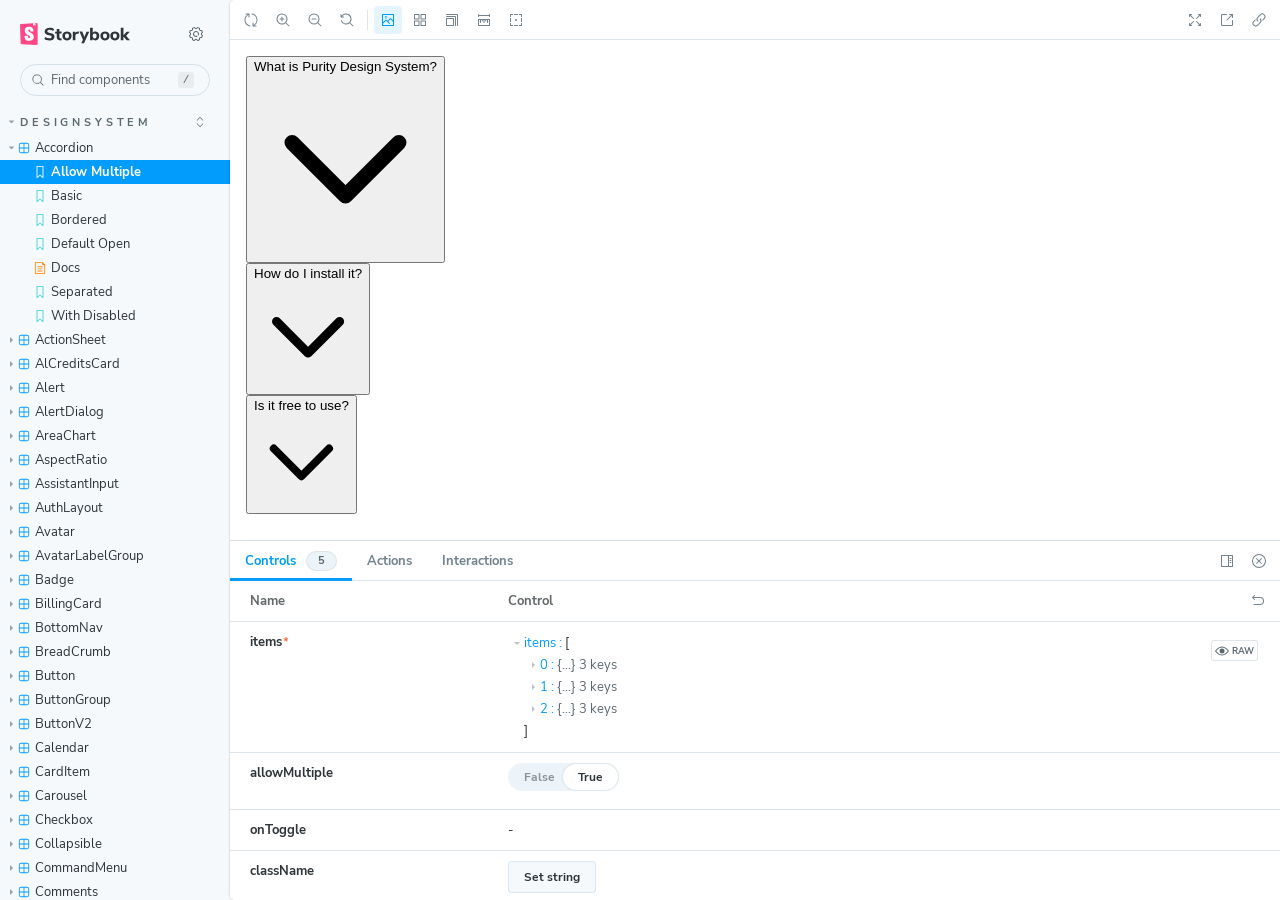
==== index.html @ b440a37c "deploy: gagan-malik/purity-design-system@9048602aef25d24193fe9bf2aa61c7643ec2bae6" ====
<!DOCTYPE html>
<html lang="en">
  <head>
    <meta charset="utf-8" />

    <title>@storybook/cli - Storybook</title>
    <meta name="viewport" content="width=device-width, initial-scale=1" />

    
    <link rel="icon" type="image/svg+xml" href="./favicon.svg" />
    
    <link
      rel="prefetch"
      href="./sb-common-assets/nunito-sans-regular.woff2"
      as="font"
      type="font/woff2"
      crossorigin
    />
    <link
      rel="prefetch"
      href="./sb-common-assets/nunito-sans-bold.woff2"
      as="font"
      type="font/woff2"
      crossorigin
    />
    <link rel="stylesheet" href="./sb-common-assets/fonts.css" />

    <link href="./sb-manager/runtime.js" rel="modulepreload" />

    
    <link href="./sb-addons/links-0/manager-bundle.js" rel="modulepreload" />
    
    <link href="./sb-addons/essentials-controls-1/manager-bundle.js" rel="modulepreload" />
    
    <link href="./sb-addons/essentials-actions-2/manager-bundle.js" rel="modulepreload" />
    
    <link href="./sb-addons/essentials-backgrounds-3/manager-bundle.js" rel="modulepreload" />
    
    <link href="./sb-addons/essentials-viewport-4/manager-bundle.js" rel="modulepreload" />
    
    <link href="./sb-addons/essentials-toolbars-5/manager-bundle.js" rel="modulepreload" />
    
    <link href="./sb-addons/essentials-measure-6/manager-bundle.js" rel="modulepreload" />
    
    <link href="./sb-addons/essentials-outline-7/manager-bundle.js" rel="modulepreload" />
    
    <link href="./sb-addons/onboarding-8/manager-bundle.js" rel="modulepreload" />
    
    <link href="./sb-addons/interactions-9/manager-bundle.js" rel="modulepreload" />
       

    <style>
      #storybook-root[hidden] {
        display: none !important;
      }
    </style>

    
  </head>
  <body>
    <div id="root"></div>

    
    <script>
      
        
          window['FEATURES'] = {
  "warnOnLegacyHierarchySeparator": true,
  "buildStoriesJson": false,
  "storyStoreV7": true,
  "argTypeTargetsV7": true,
  "legacyDecoratorFileOrder": false,
  "disallowImplicitActionsInRenderV8": false
};
        
      
        
          window['REFS'] = {};
        
      
        
          window['LOGLEVEL'] = "info";
        
      
        
          window['DOCS_OPTIONS'] = {
  "defaultName": "Docs",
  "autodocs": "tag"
};
        
      
        
          window['CONFIG_TYPE'] = "PRODUCTION";
        
      
        
      
        
      
    </script>
    

    <script type="module">
      import './sb-manager/runtime.js';

      
      import './sb-addons/links-0/manager-bundle.js';
      
      import './sb-addons/essentials-controls-1/manager-bundle.js';
      
      import './sb-addons/essentials-actions-2/manager-bundle.js';
      
      import './sb-addons/essentials-backgrounds-3/manager-bundle.js';
      
      import './sb-addons/essentials-viewport-4/manager-bundle.js';
      
      import './sb-addons/essentials-toolbars-5/manager-bundle.js';
      
      import './sb-addons/essentials-measure-6/manager-bundle.js';
      
      import './sb-addons/essentials-outline-7/manager-bundle.js';
      
      import './sb-addons/onboarding-8/manager-bundle.js';
      
      import './sb-addons/interactions-9/manager-bundle.js';
      
    </script>

    <link href="./sb-preview/runtime.js" rel="prefetch" as="script" />
  </body>
</html>
---- sb-common-assets/fonts.css ----
@font-face {
  font-family: 'Nunito Sans';
  font-style: normal;
  font-weight: 400;
  font-display: swap;
  src: url('./nunito-sans-regular.woff2') format('woff2');
}

@font-face {
  font-family: 'Nunito Sans';
  font-style: italic;
  font-weight: 400;
  font-display: swap;
  src: url('./nunito-sans-italic.woff2') format('woff2');
}

@font-face {
  font-family: 'Nunito Sans';
  font-style: normal;
  font-weight: 700;
  font-display: swap;
  src: url('./nunito-sans-bold.woff2') format('woff2');
}

@font-face {
  font-family: 'Nunito Sans';
  font-style: italic;
  font-weight: 700;
  font-display: swap;
  src: url('./nunito-sans-bold-italic.woff2') format('woff2');
}
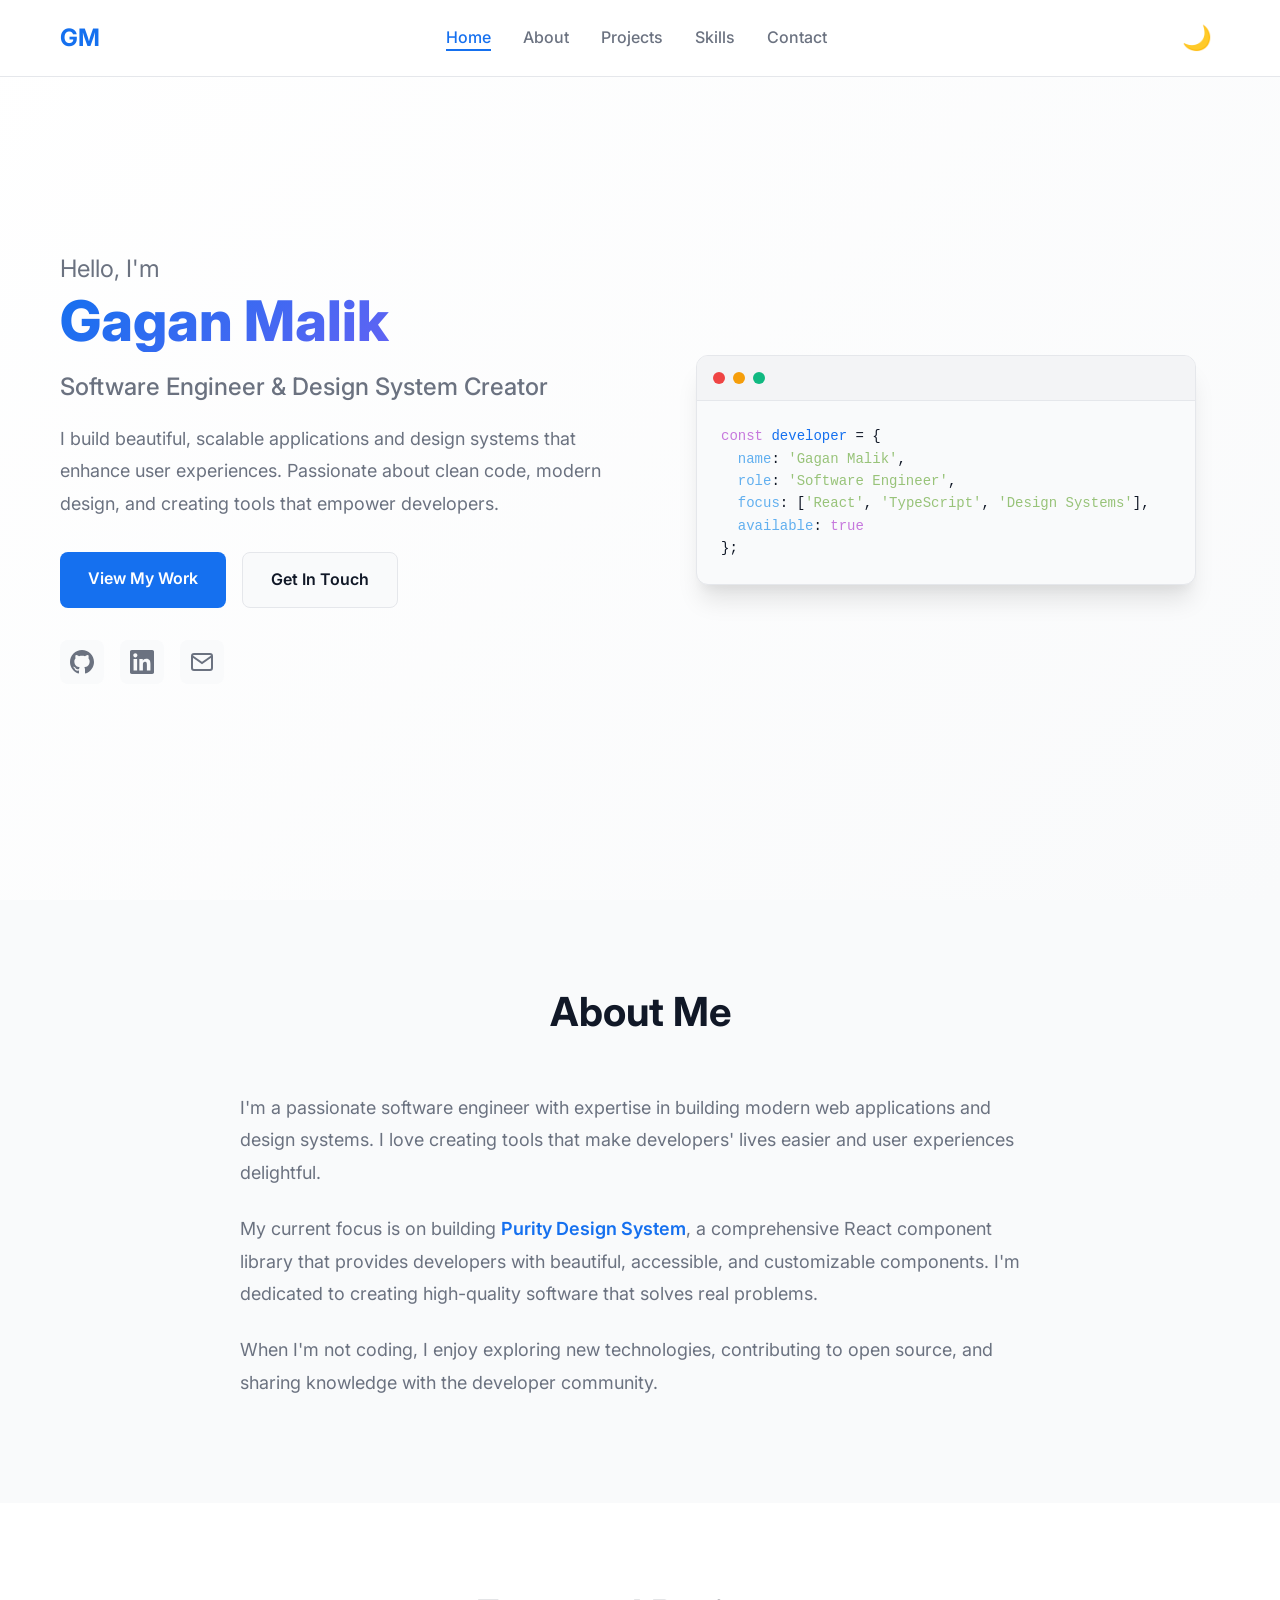
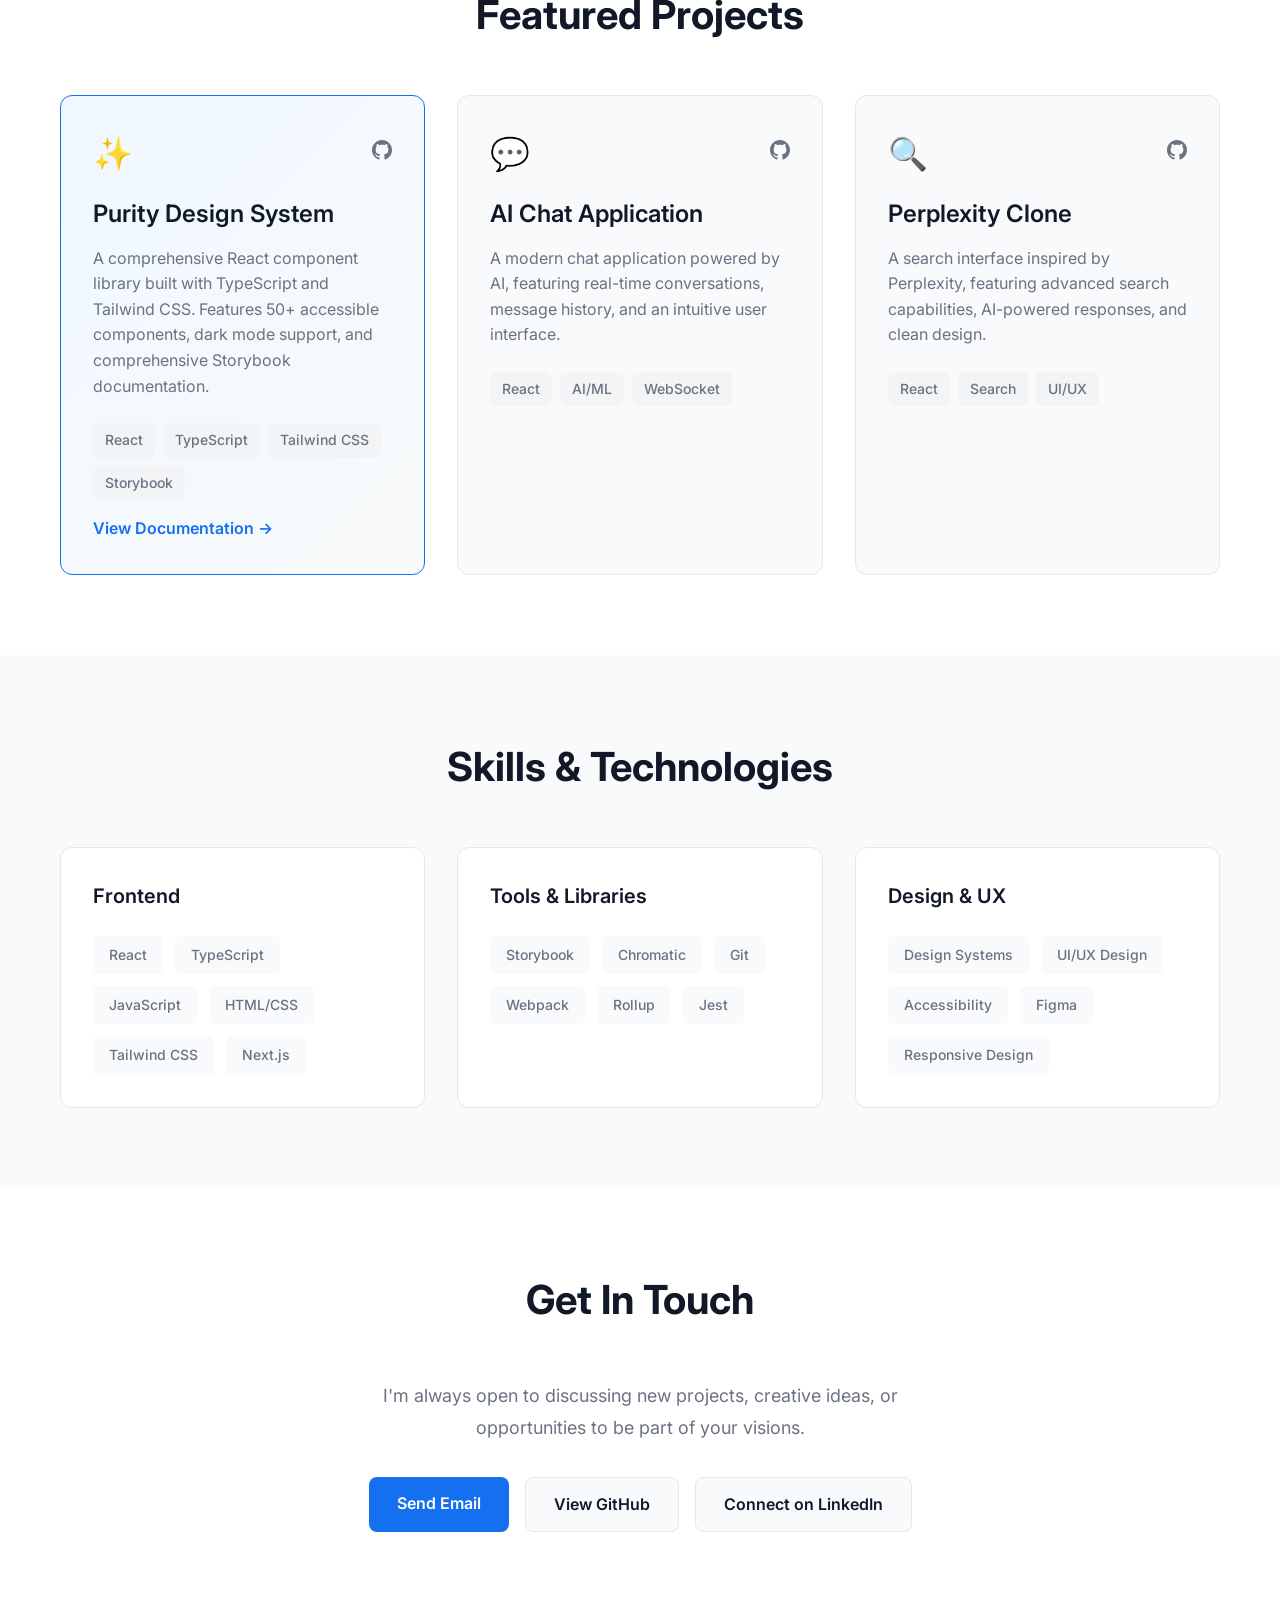
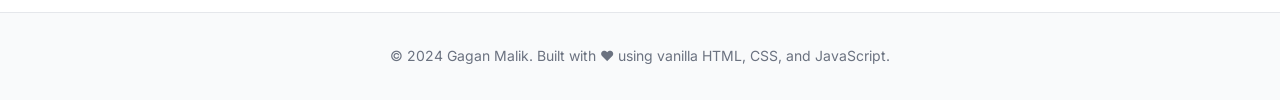
==== commit 3860d314: "Initial commit: Personal portfolio website" ====
--- a/index.html
+++ b/index.html
@@ -1,131 +1,284 @@
 <!DOCTYPE html>
 <html lang="en">
-  <head>
-    <meta charset="utf-8" />
-
-    <title>@storybook/cli - Storybook</title>
-    <meta name="viewport" content="width=device-width, initial-scale=1" />
-
-    
-    <link rel="icon" type="image/svg+xml" href="./favicon.svg" />
-    
-    <link
-      rel="prefetch"
-      href="./sb-common-assets/nunito-sans-regular.woff2"
-      as="font"
-      type="font/woff2"
-      crossorigin
-    />
-    <link
-      rel="prefetch"
-      href="./sb-common-assets/nunito-sans-bold.woff2"
-      as="font"
-      type="font/woff2"
-      crossorigin
-    />
-    <link rel="stylesheet" href="./sb-common-assets/fonts.css" />
-
-    <link href="./sb-manager/runtime.js" rel="modulepreload" />
-
-    
-    <link href="./sb-addons/links-0/manager-bundle.js" rel="modulepreload" />
-    
-    <link href="./sb-addons/essentials-controls-1/manager-bundle.js" rel="modulepreload" />
-    
-    <link href="./sb-addons/essentials-actions-2/manager-bundle.js" rel="modulepreload" />
-    
-    <link href="./sb-addons/essentials-backgrounds-3/manager-bundle.js" rel="modulepreload" />
-    
-    <link href="./sb-addons/essentials-viewport-4/manager-bundle.js" rel="modulepreload" />
-    
-    <link href="./sb-addons/essentials-toolbars-5/manager-bundle.js" rel="modulepreload" />
-    
-    <link href="./sb-addons/essentials-measure-6/manager-bundle.js" rel="modulepreload" />
-    
-    <link href="./sb-addons/essentials-outline-7/manager-bundle.js" rel="modulepreload" />
-    
-    <link href="./sb-addons/onboarding-8/manager-bundle.js" rel="modulepreload" />
-    
-    <link href="./sb-addons/interactions-9/manager-bundle.js" rel="modulepreload" />
-       
-
-    <style>
-      #storybook-root[hidden] {
-        display: none !important;
-      }
-    </style>
-
-    
-  </head>
-  <body>
-    <div id="root"></div>
-
-    
-    <script>
-      
-        
-          window['FEATURES'] = {
-  "warnOnLegacyHierarchySeparator": true,
-  "buildStoriesJson": false,
-  "storyStoreV7": true,
-  "argTypeTargetsV7": true,
-  "legacyDecoratorFileOrder": false,
-  "disallowImplicitActionsInRenderV8": false
-};
-        
-      
-        
-          window['REFS'] = {};
-        
-      
-        
-          window['LOGLEVEL'] = "info";
-        
-      
-        
-          window['DOCS_OPTIONS'] = {
-  "defaultName": "Docs",
-  "autodocs": "tag"
-};
-        
-      
-        
-          window['CONFIG_TYPE'] = "PRODUCTION";
-        
-      
-        
-      
-        
-      
-    </script>
-    
-
-    <script type="module">
-      import './sb-manager/runtime.js';
-
-      
-      import './sb-addons/links-0/manager-bundle.js';
-      
-      import './sb-addons/essentials-controls-1/manager-bundle.js';
-      
-      import './sb-addons/essentials-actions-2/manager-bundle.js';
-      
-      import './sb-addons/essentials-backgrounds-3/manager-bundle.js';
-      
-      import './sb-addons/essentials-viewport-4/manager-bundle.js';
-      
-      import './sb-addons/essentials-toolbars-5/manager-bundle.js';
-      
-      import './sb-addons/essentials-measure-6/manager-bundle.js';
-      
-      import './sb-addons/essentials-outline-7/manager-bundle.js';
-      
-      import './sb-addons/onboarding-8/manager-bundle.js';
-      
-      import './sb-addons/interactions-9/manager-bundle.js';
-      
-    </script>
-
-    <link href="./sb-preview/runtime.js" rel="prefetch" as="script" />
-  </body>
+<head>
+    <meta charset="UTF-8">
+    <meta name="viewport" content="width=device-width, initial-scale=1.0">
+    <meta name="description" content="Gagan Malik - Software Engineer & Design System Creator">
+    <meta name="keywords" content="Gagan Malik, Software Engineer, React, TypeScript, Design System">
+    <title>Gagan Malik - Software Engineer</title>
+    <link rel="stylesheet" href="styles.css">
+    <link rel="preconnect" href="https://fonts.googleapis.com">
+    <link rel="preconnect" href="https://fonts.gstatic.com" crossorigin>
+    <link href="https://fonts.googleapis.com/css2?family=Inter:wght@300;400;500;600;700;800&display=swap" rel="stylesheet">
+</head>
+<body>
+    <!-- Navigation -->
+    <nav class="navbar" id="navbar">
+        <div class="container">
+            <div class="nav-content">
+                <div class="logo">
+                    <a href="#home">GM</a>
+                </div>
+                <ul class="nav-links" id="navLinks">
+                    <li><a href="#home">Home</a></li>
+                    <li><a href="#about">About</a></li>
+                    <li><a href="#projects">Projects</a></li>
+                    <li><a href="#skills">Skills</a></li>
+                    <li><a href="#contact">Contact</a></li>
+                </ul>
+                <button class="theme-toggle" id="themeToggle" aria-label="Toggle theme">
+                    <span class="theme-icon">🌙</span>
+                </button>
+                <button class="mobile-menu-toggle" id="mobileMenuToggle" aria-label="Toggle menu">
+                    <span></span>
+                    <span></span>
+                    <span></span>
+                </button>
+            </div>
+        </div>
+    </nav>
+
+    <!-- Hero Section -->
+    <section id="home" class="hero">
+        <div class="container">
+            <div class="hero-content">
+                <div class="hero-text">
+                    <h1 class="hero-title">
+                        <span class="greeting">Hello, I'm</span>
+                        <span class="name">Gagan Malik</span>
+                    </h1>
+                    <p class="hero-subtitle">
+                        Software Engineer & Design System Creator
+                    </p>
+                    <p class="hero-description">
+                        I build beautiful, scalable applications and design systems that enhance user experiences. 
+                        Passionate about clean code, modern design, and creating tools that empower developers.
+                    </p>
+                    <div class="hero-buttons">
+                        <a href="#projects" class="btn btn-primary">View My Work</a>
+                        <a href="#contact" class="btn btn-secondary">Get In Touch</a>
+                    </div>
+                    <div class="social-links">
+                        <a href="https://github.com/gagan-malik" target="_blank" rel="noopener noreferrer" aria-label="GitHub">
+                            <svg width="24" height="24" viewBox="0 0 24 24" fill="currentColor">
+                                <path d="M12 0c-6.626 0-12 5.373-12 12 0 5.302 3.438 9.8 8.207 11.387.599.111.793-.261.793-.577v-2.234c-3.338.726-4.033-1.416-4.033-1.416-.546-1.387-1.333-1.756-1.333-1.756-1.089-.745.083-.729.083-.729 1.205.084 1.839 1.237 1.839 1.237 1.07 1.834 2.807 1.304 3.492.997.107-.775.418-1.305.762-1.604-2.665-.305-5.467-1.334-5.467-5.931 0-1.311.469-2.381 1.236-3.221-.124-.303-.535-1.524.117-3.176 0 0 1.008-.322 3.301 1.23.957-.266 1.983-.399 3.003-.404 1.02.005 2.047.138 3.006.404 2.291-1.552 3.297-1.23 3.297-1.23.653 1.653.242 2.874.118 3.176.77.84 1.235 1.911 1.235 3.221 0 4.609-2.807 5.624-5.479 5.921.43.372.823 1.102.823 2.222v3.293c0 .319.192.694.801.576 4.765-1.589 8.199-6.086 8.199-11.386 0-6.627-5.373-12-12-12z"/>
+                            </svg>
+                        </a>
+                        <a href="https://www.linkedin.com/in/gagan-malik" target="_blank" rel="noopener noreferrer" aria-label="LinkedIn">
+                            <svg width="24" height="24" viewBox="0 0 24 24" fill="currentColor">
+                                <path d="M20.447 20.452h-3.554v-5.569c0-1.328-.027-3.037-1.852-3.037-1.853 0-2.136 1.445-2.136 2.939v5.667H9.351V9h3.414v1.561h.046c.477-.9 1.637-1.85 3.37-1.85 3.601 0 4.267 2.37 4.267 5.455v6.286zM5.337 7.433c-1.144 0-2.063-.926-2.063-2.065 0-1.138.92-2.063 2.063-2.063 1.14 0 2.064.925 2.064 2.063 0 1.139-.925 2.065-2.064 2.065zm1.782 13.019H3.555V9h3.564v11.452zM22.225 0H1.771C.792 0 0 .774 0 1.729v20.542C0 23.227.792 24 1.771 24h20.451C23.2 24 24 23.227 24 22.271V1.729C24 .774 23.2 0 22.222 0h.003z"/>
+                            </svg>
+                        </a>
+                        <a href="mailto:gaganmalik@example.com" aria-label="Email">
+                            <svg width="24" height="24" viewBox="0 0 24 24" fill="none" stroke="currentColor" stroke-width="2">
+                                <path d="M4 4h16c1.1 0 2 .9 2 2v12c0 1.1-.9 2-2 2H4c-1.1 0-2-.9-2-2V6c0-1.1.9-2 2-2z"/>
+                                <polyline points="22,6 12,13 2,6"/>
+                            </svg>
+                        </a>
+                    </div>
+                </div>
+                <div class="hero-visual">
+                    <div class="hero-card">
+                        <div class="code-block">
+                            <div class="code-header">
+                                <span class="code-dot"></span>
+                                <span class="code-dot"></span>
+                                <span class="code-dot"></span>
+                            </div>
+                            <div class="code-content">
+                                <pre><code><span class="code-keyword">const</span> <span class="code-variable">developer</span> = {
+  <span class="code-property">name</span>: <span class="code-string">'Gagan Malik'</span>,
+  <span class="code-property">role</span>: <span class="code-string">'Software Engineer'</span>,
+  <span class="code-property">focus</span>: [<span class="code-string">'React'</span>, <span class="code-string">'TypeScript'</span>, <span class="code-string">'Design Systems'</span>],
+  <span class="code-property">available</span>: <span class="code-keyword">true</span>
+};</code></pre>
+                            </div>
+                        </div>
+                    </div>
+                </div>
+            </div>
+        </div>
+    </section>
+
+    <!-- About Section -->
+    <section id="about" class="about">
+        <div class="container">
+            <h2 class="section-title">About Me</h2>
+            <div class="about-content">
+                <div class="about-text">
+                    <p>
+                        I'm a passionate software engineer with expertise in building modern web applications 
+                        and design systems. I love creating tools that make developers' lives easier and 
+                        user experiences delightful.
+                    </p>
+                    <p>
+                        My current focus is on building <strong>Purity Design System</strong>, a comprehensive 
+                        React component library that provides developers with beautiful, accessible, and 
+                        customizable components. I'm dedicated to creating high-quality software that 
+                        solves real problems.
+                    </p>
+                    <p>
+                        When I'm not coding, I enjoy exploring new technologies, contributing to open source, 
+                        and sharing knowledge with the developer community.
+                    </p>
+                </div>
+            </div>
+        </div>
+    </section>
+
+    <!-- Projects Section -->
+    <section id="projects" class="projects">
+        <div class="container">
+            <h2 class="section-title">Featured Projects</h2>
+            <div class="projects-grid">
+                <div class="project-card featured">
+                    <div class="project-header">
+                        <div class="project-icon">✨</div>
+                        <div class="project-links">
+                            <a href="https://github.com/gagan-malik/purity-design-system" target="_blank" rel="noopener noreferrer" aria-label="GitHub">
+                                <svg width="20" height="20" viewBox="0 0 24 24" fill="currentColor">
+                                    <path d="M12 0c-6.626 0-12 5.373-12 12 0 5.302 3.438 9.8 8.207 11.387.599.111.793-.261.793-.577v-2.234c-3.338.726-4.033-1.416-4.033-1.416-.546-1.387-1.333-1.756-1.333-1.756-1.089-.745.083-.729.083-.729 1.205.084 1.839 1.237 1.839 1.237 1.07 1.834 2.807 1.304 3.492.997.107-.775.418-1.305.762-1.604-2.665-.305-5.467-1.334-5.467-5.931 0-1.311.469-2.381 1.236-3.221-.124-.303-.535-1.524.117-3.176 0 0 1.008-.322 3.301 1.23.957-.266 1.983-.399 3.003-.404 1.02.005 2.047.138 3.006.404 2.291-1.552 3.297-1.23 3.297-1.23.653 1.653.242 2.874.118 3.176.77.84 1.235 1.911 1.235 3.221 0 4.609-2.807 5.624-5.479 5.921.43.372.823 1.102.823 2.222v3.293c0 .319.192.694.801.576 4.765-1.589 8.199-6.086 8.199-11.386 0-6.627-5.373-12-12-12z"/>
+                                </svg>
+                            </a>
+                        </div>
+                    </div>
+                    <h3 class="project-title">Purity Design System</h3>
+                    <p class="project-description">
+                        A comprehensive React component library built with TypeScript and Tailwind CSS. 
+                        Features 50+ accessible components, dark mode support, and comprehensive Storybook documentation.
+                    </p>
+                    <div class="project-tech">
+                        <span class="tech-tag">React</span>
+                        <span class="tech-tag">TypeScript</span>
+                        <span class="tech-tag">Tailwind CSS</span>
+                        <span class="tech-tag">Storybook</span>
+                    </div>
+                    <a href="https://gagan-malik.github.io/purity-design-system/" target="_blank" rel="noopener noreferrer" class="project-link">
+                        View Documentation →
+                    </a>
+                </div>
+
+                <div class="project-card">
+                    <div class="project-header">
+                        <div class="project-icon">💬</div>
+                        <div class="project-links">
+                            <a href="https://github.com/gagan-malik/ai-chat-app" target="_blank" rel="noopener noreferrer" aria-label="GitHub">
+                                <svg width="20" height="20" viewBox="0 0 24 24" fill="currentColor">
+                                    <path d="M12 0c-6.626 0-12 5.373-12 12 0 5.302 3.438 9.8 8.207 11.387.599.111.793-.261.793-.577v-2.234c-3.338.726-4.033-1.416-4.033-1.416-.546-1.387-1.333-1.756-1.333-1.756-1.089-.745.083-.729.083-.729 1.205.084 1.839 1.237 1.839 1.237 1.07 1.834 2.807 1.304 3.492.997.107-.775.418-1.305.762-1.604-2.665-.305-5.467-1.334-5.467-5.931 0-1.311.469-2.381 1.236-3.221-.124-.303-.535-1.524.117-3.176 0 0 1.008-.322 3.301 1.23.957-.266 1.983-.399 3.003-.404 1.02.005 2.047.138 3.006.404 2.291-1.552 3.297-1.23 3.297-1.23.653 1.653.242 2.874.118 3.176.77.84 1.235 1.911 1.235 3.221 0 4.609-2.807 5.624-5.479 5.921.43.372.823 1.102.823 2.222v3.293c0 .319.192.694.801.576 4.765-1.589 8.199-6.086 8.199-11.386 0-6.627-5.373-12-12-12z"/>
+                                </svg>
+                            </a>
+                        </div>
+                    </div>
+                    <h3 class="project-title">AI Chat Application</h3>
+                    <p class="project-description">
+                        A modern chat application powered by AI, featuring real-time conversations, 
+                        message history, and an intuitive user interface.
+                    </p>
+                    <div class="project-tech">
+                        <span class="tech-tag">React</span>
+                        <span class="tech-tag">AI/ML</span>
+                        <span class="tech-tag">WebSocket</span>
+                    </div>
+                </div>
+
+                <div class="project-card">
+                    <div class="project-header">
+                        <div class="project-icon">🔍</div>
+                        <div class="project-links">
+                            <a href="https://github.com/gagan-malik/perplexity-clone" target="_blank" rel="noopener noreferrer" aria-label="GitHub">
+                                <svg width="20" height="20" viewBox="0 0 24 24" fill="currentColor">
+                                    <path d="M12 0c-6.626 0-12 5.373-12 12 0 5.302 3.438 9.8 8.207 11.387.599.111.793-.261.793-.577v-2.234c-3.338.726-4.033-1.416-4.033-1.416-.546-1.387-1.333-1.756-1.333-1.756-1.089-.745.083-.729.083-.729 1.205.084 1.839 1.237 1.839 1.237 1.07 1.834 2.807 1.304 3.492.997.107-.775.418-1.305.762-1.604-2.665-.305-5.467-1.334-5.467-5.931 0-1.311.469-2.381 1.236-3.221-.124-.303-.535-1.524.117-3.176 0 0 1.008-.322 3.301 1.23.957-.266 1.983-.399 3.003-.404 1.02.005 2.047.138 3.006.404 2.291-1.552 3.297-1.23 3.297-1.23.653 1.653.242 2.874.118 3.176.77.84 1.235 1.911 1.235 3.221 0 4.609-2.807 5.624-5.479 5.921.43.372.823 1.102.823 2.222v3.293c0 .319.192.694.801.576 4.765-1.589 8.199-6.086 8.199-11.386 0-6.627-5.373-12-12-12z"/>
+                                </svg>
+                            </a>
+                        </div>
+                    </div>
+                    <h3 class="project-title">Perplexity Clone</h3>
+                    <p class="project-description">
+                        A search interface inspired by Perplexity, featuring advanced search capabilities, 
+                        AI-powered responses, and clean design.
+                    </p>
+                    <div class="project-tech">
+                        <span class="tech-tag">React</span>
+                        <span class="tech-tag">Search</span>
+                        <span class="tech-tag">UI/UX</span>
+                    </div>
+                </div>
+            </div>
+        </div>
+    </section>
+
+    <!-- Skills Section -->
+    <section id="skills" class="skills">
+        <div class="container">
+            <h2 class="section-title">Skills & Technologies</h2>
+            <div class="skills-grid">
+                <div class="skill-category">
+                    <h3 class="skill-category-title">Frontend</h3>
+                    <div class="skill-items">
+                        <span class="skill-item">React</span>
+                        <span class="skill-item">TypeScript</span>
+                        <span class="skill-item">JavaScript</span>
+                        <span class="skill-item">HTML/CSS</span>
+                        <span class="skill-item">Tailwind CSS</span>
+                        <span class="skill-item">Next.js</span>
+                    </div>
+                </div>
+                <div class="skill-category">
+                    <h3 class="skill-category-title">Tools & Libraries</h3>
+                    <div class="skill-items">
+                        <span class="skill-item">Storybook</span>
+                        <span class="skill-item">Chromatic</span>
+                        <span class="skill-item">Git</span>
+                        <span class="skill-item">Webpack</span>
+                        <span class="skill-item">Rollup</span>
+                        <span class="skill-item">Jest</span>
+                    </div>
+                </div>
+                <div class="skill-category">
+                    <h3 class="skill-category-title">Design & UX</h3>
+                    <div class="skill-items">
+                        <span class="skill-item">Design Systems</span>
+                        <span class="skill-item">UI/UX Design</span>
+                        <span class="skill-item">Accessibility</span>
+                        <span class="skill-item">Figma</span>
+                        <span class="skill-item">Responsive Design</span>
+                    </div>
+                </div>
+            </div>
+        </div>
+    </section>
+
+    <!-- Contact Section -->
+    <section id="contact" class="contact">
+        <div class="container">
+            <h2 class="section-title">Get In Touch</h2>
+            <div class="contact-content">
+                <p class="contact-description">
+                    I'm always open to discussing new projects, creative ideas, or opportunities to be part of your visions.
+                </p>
+                <div class="contact-buttons">
+                    <a href="mailto:gaganmalik@example.com" class="btn btn-primary">
+                        Send Email
+                    </a>
+                    <a href="https://github.com/gagan-malik" target="_blank" rel="noopener noreferrer" class="btn btn-secondary">
+                        View GitHub
+                    </a>
+                    <a href="https://www.linkedin.com/in/gagan-malik" target="_blank" rel="noopener noreferrer" class="btn btn-secondary">
+                        Connect on LinkedIn
+                    </a>
+                </div>
+            </div>
+        </div>
+    </section>
+
+    <!-- Footer -->
+    <footer class="footer">
+        <div class="container">
+            <p>&copy; 2024 Gagan Malik. Built with ❤️ using vanilla HTML, CSS, and JavaScript.</p>
+        </div>
+    </footer>
+
+    <script src="script.js"></script>
+</body>
 </html>
+
--- a/styles.css
+++ b/styles.css
@@ -0,0 +1,677 @@
+/* CSS Variables for Theming */
+:root {
+    --bg-primary: #ffffff;
+    --bg-secondary: #f9fafb;
+    --bg-tertiary: #f3f4f6;
+    --text-primary: #111827;
+    --text-secondary: #6b7280;
+    --text-tertiary: #9ca3af;
+    --border-color: #e5e7eb;
+    --accent-primary: #1570ef;
+    --accent-hover: #175cd3;
+    --accent-light: #eff8ff;
+    --shadow-sm: 0 1px 2px 0 rgba(0, 0, 0, 0.05);
+    --shadow-md: 0 4px 6px -1px rgba(0, 0, 0, 0.1), 0 2px 4px -1px rgba(0, 0, 0, 0.06);
+    --shadow-lg: 0 10px 15px -3px rgba(0, 0, 0, 0.1), 0 4px 6px -2px rgba(0, 0, 0, 0.05);
+    --shadow-xl: 0 20px 25px -5px rgba(0, 0, 0, 0.1), 0 10px 10px -5px rgba(0, 0, 0, 0.04);
+}
+
+[data-theme="dark"] {
+    --bg-primary: #030712;
+    --bg-secondary: #101828;
+    --bg-tertiary: #182230;
+    --text-primary: #f9fafb;
+    --text-secondary: #d0d5dd;
+    --text-tertiary: #98a2b3;
+    --border-color: #182230;
+    --accent-primary: #2e90fa;
+    --accent-hover: #1570ef;
+    --accent-light: #0a1629;
+    --shadow-sm: 0 1px 2px 0 rgba(0, 0, 0, 0.3);
+    --shadow-md: 0 4px 6px -1px rgba(0, 0, 0, 0.3), 0 2px 4px -1px rgba(0, 0, 0, 0.2);
+    --shadow-lg: 0 10px 15px -3px rgba(0, 0, 0, 0.3), 0 4px 6px -2px rgba(0, 0, 0, 0.2);
+    --shadow-xl: 0 20px 25px -5px rgba(0, 0, 0, 0.3), 0 10px 10px -5px rgba(0, 0, 0, 0.2);
+}
+
+/* Reset & Base Styles */
+* {
+    margin: 0;
+    padding: 0;
+    box-sizing: border-box;
+}
+
+html {
+    scroll-behavior: smooth;
+}
+
+body {
+    font-family: 'Inter', -apple-system, BlinkMacSystemFont, 'Segoe UI', sans-serif;
+    line-height: 1.6;
+    color: var(--text-primary);
+    background-color: var(--bg-primary);
+    transition: background-color 0.3s ease, color 0.3s ease;
+    overflow-x: hidden;
+}
+
+.container {
+    max-width: 1200px;
+    margin: 0 auto;
+    padding: 0 20px;
+}
+
+/* Navigation */
+.navbar {
+    position: fixed;
+    top: 0;
+    left: 0;
+    right: 0;
+    background-color: var(--bg-primary);
+    backdrop-filter: blur(10px);
+    border-bottom: 1px solid var(--border-color);
+    z-index: 1000;
+    transition: all 0.3s ease;
+}
+
+.navbar.scrolled {
+    box-shadow: var(--shadow-md);
+}
+
+.nav-content {
+    display: flex;
+    justify-content: space-between;
+    align-items: center;
+    padding: 1rem 0;
+}
+
+.logo a {
+    font-size: 1.5rem;
+    font-weight: 700;
+    color: var(--accent-primary);
+    text-decoration: none;
+    letter-spacing: -0.02em;
+}
+
+.nav-links {
+    display: flex;
+    list-style: none;
+    gap: 2rem;
+}
+
+.nav-links a {
+    color: var(--text-secondary);
+    text-decoration: none;
+    font-weight: 500;
+    transition: color 0.3s ease;
+    position: relative;
+}
+
+.nav-links a:hover {
+    color: var(--accent-primary);
+}
+
+.nav-links a::after {
+    content: '';
+    position: absolute;
+    bottom: -4px;
+    left: 0;
+    width: 0;
+    height: 2px;
+    background-color: var(--accent-primary);
+    transition: width 0.3s ease;
+}
+
+.nav-links a:hover::after {
+    width: 100%;
+}
+
+.theme-toggle {
+    background: none;
+    border: none;
+    cursor: pointer;
+    font-size: 1.5rem;
+    padding: 0.5rem;
+    border-radius: 8px;
+    transition: background-color 0.3s ease;
+}
+
+.theme-toggle:hover {
+    background-color: var(--bg-secondary);
+}
+
+.mobile-menu-toggle {
+    display: none;
+    flex-direction: column;
+    gap: 4px;
+    background: none;
+    border: none;
+    cursor: pointer;
+    padding: 0.5rem;
+}
+
+.mobile-menu-toggle span {
+    width: 24px;
+    height: 2px;
+    background-color: var(--text-primary);
+    transition: all 0.3s ease;
+}
+
+/* Hero Section */
+.hero {
+    padding: 120px 0 80px;
+    min-height: 100vh;
+    display: flex;
+    align-items: center;
+    background: linear-gradient(135deg, var(--bg-primary) 0%, var(--bg-secondary) 100%);
+}
+
+.hero-content {
+    display: grid;
+    grid-template-columns: 1fr 1fr;
+    gap: 4rem;
+    align-items: center;
+}
+
+.hero-title {
+    font-size: 3.5rem;
+    font-weight: 800;
+    line-height: 1.1;
+    margin-bottom: 1rem;
+}
+
+.hero-title .greeting {
+    display: block;
+    font-size: 1.5rem;
+    font-weight: 400;
+    color: var(--text-secondary);
+    margin-bottom: 0.5rem;
+}
+
+.hero-title .name {
+    display: block;
+    background: linear-gradient(135deg, var(--accent-primary), #8b5cf6);
+    -webkit-background-clip: text;
+    -webkit-text-fill-color: transparent;
+    background-clip: text;
+}
+
+.hero-subtitle {
+    font-size: 1.5rem;
+    color: var(--text-secondary);
+    margin-bottom: 1rem;
+    font-weight: 500;
+}
+
+.hero-description {
+    font-size: 1.125rem;
+    color: var(--text-secondary);
+    margin-bottom: 2rem;
+    line-height: 1.8;
+}
+
+.hero-buttons {
+    display: flex;
+    gap: 1rem;
+    margin-bottom: 2rem;
+    flex-wrap: wrap;
+}
+
+.btn {
+    display: inline-block;
+    padding: 0.875rem 1.75rem;
+    border-radius: 8px;
+    font-weight: 600;
+    text-decoration: none;
+    transition: all 0.3s ease;
+    border: none;
+    cursor: pointer;
+    font-size: 1rem;
+}
+
+.btn-primary {
+    background-color: var(--accent-primary);
+    color: white;
+}
+
+.btn-primary:hover {
+    background-color: var(--accent-hover);
+    transform: translateY(-2px);
+    box-shadow: var(--shadow-lg);
+}
+
+.btn-secondary {
+    background-color: var(--bg-secondary);
+    color: var(--text-primary);
+    border: 1px solid var(--border-color);
+}
+
+.btn-secondary:hover {
+    background-color: var(--bg-tertiary);
+    border-color: var(--accent-primary);
+}
+
+.social-links {
+    display: flex;
+    gap: 1rem;
+}
+
+.social-links a {
+    display: flex;
+    align-items: center;
+    justify-content: center;
+    width: 44px;
+    height: 44px;
+    border-radius: 8px;
+    background-color: var(--bg-secondary);
+    color: var(--text-secondary);
+    transition: all 0.3s ease;
+}
+
+.social-links a:hover {
+    background-color: var(--accent-primary);
+    color: white;
+    transform: translateY(-2px);
+}
+
+.hero-visual {
+    display: flex;
+    justify-content: center;
+    align-items: center;
+}
+
+.hero-card {
+    width: 100%;
+    max-width: 500px;
+}
+
+.code-block {
+    background-color: var(--bg-secondary);
+    border-radius: 12px;
+    overflow: hidden;
+    box-shadow: var(--shadow-xl);
+    border: 1px solid var(--border-color);
+}
+
+.code-header {
+    display: flex;
+    gap: 8px;
+    padding: 1rem;
+    background-color: var(--bg-tertiary);
+    border-bottom: 1px solid var(--border-color);
+}
+
+.code-dot {
+    width: 12px;
+    height: 12px;
+    border-radius: 50%;
+    background-color: var(--text-tertiary);
+}
+
+.code-dot:nth-child(1) {
+    background-color: #ef4444;
+}
+
+.code-dot:nth-child(2) {
+    background-color: #f59e0b;
+}
+
+.code-dot:nth-child(3) {
+    background-color: #10b981;
+}
+
+.code-content {
+    padding: 1.5rem;
+}
+
+.code-content pre {
+    margin: 0;
+    font-family: 'Monaco', 'Courier New', monospace;
+    font-size: 0.875rem;
+    line-height: 1.6;
+    overflow-x: auto;
+}
+
+.code-keyword {
+    color: #c678dd;
+}
+
+.code-variable {
+    color: var(--accent-primary);
+}
+
+.code-property {
+    color: #61afef;
+}
+
+.code-string {
+    color: #98c379;
+}
+
+/* Section Styles */
+section {
+    padding: 80px 0;
+}
+
+.section-title {
+    font-size: 2.5rem;
+    font-weight: 700;
+    text-align: center;
+    margin-bottom: 3rem;
+    color: var(--text-primary);
+}
+
+/* About Section */
+.about {
+    background-color: var(--bg-secondary);
+}
+
+.about-content {
+    max-width: 800px;
+    margin: 0 auto;
+}
+
+.about-text p {
+    font-size: 1.125rem;
+    color: var(--text-secondary);
+    margin-bottom: 1.5rem;
+    line-height: 1.8;
+}
+
+.about-text strong {
+    color: var(--accent-primary);
+    font-weight: 600;
+}
+
+/* Projects Section */
+.projects-grid {
+    display: grid;
+    grid-template-columns: repeat(auto-fit, minmax(320px, 1fr));
+    gap: 2rem;
+}
+
+.project-card {
+    background-color: var(--bg-secondary);
+    border-radius: 12px;
+    padding: 2rem;
+    border: 1px solid var(--border-color);
+    transition: all 0.3s ease;
+}
+
+.project-card:hover {
+    transform: translateY(-4px);
+    box-shadow: var(--shadow-lg);
+    border-color: var(--accent-primary);
+}
+
+.project-card.featured {
+    background: linear-gradient(135deg, var(--accent-light), var(--bg-secondary));
+    border-color: var(--accent-primary);
+}
+
+.project-header {
+    display: flex;
+    justify-content: space-between;
+    align-items: center;
+    margin-bottom: 1rem;
+}
+
+.project-icon {
+    font-size: 2rem;
+}
+
+.project-links a {
+    color: var(--text-secondary);
+    transition: color 0.3s ease;
+}
+
+.project-links a:hover {
+    color: var(--accent-primary);
+}
+
+.project-title {
+    font-size: 1.5rem;
+    font-weight: 600;
+    margin-bottom: 0.75rem;
+    color: var(--text-primary);
+}
+
+.project-description {
+    color: var(--text-secondary);
+    margin-bottom: 1.5rem;
+    line-height: 1.6;
+}
+
+.project-tech {
+    display: flex;
+    flex-wrap: wrap;
+    gap: 0.5rem;
+    margin-bottom: 1rem;
+}
+
+.tech-tag {
+    display: inline-block;
+    padding: 0.375rem 0.75rem;
+    background-color: var(--bg-tertiary);
+    color: var(--text-secondary);
+    border-radius: 6px;
+    font-size: 0.875rem;
+    font-weight: 500;
+}
+
+.project-link {
+    display: inline-flex;
+    align-items: center;
+    gap: 0.5rem;
+    color: var(--accent-primary);
+    text-decoration: none;
+    font-weight: 600;
+    transition: gap 0.3s ease;
+}
+
+.project-link:hover {
+    gap: 0.75rem;
+}
+
+/* Skills Section */
+.skills {
+    background-color: var(--bg-secondary);
+}
+
+.skills-grid {
+    display: grid;
+    grid-template-columns: repeat(auto-fit, minmax(280px, 1fr));
+    gap: 2rem;
+}
+
+.skill-category {
+    background-color: var(--bg-primary);
+    padding: 2rem;
+    border-radius: 12px;
+    border: 1px solid var(--border-color);
+}
+
+.skill-category-title {
+    font-size: 1.25rem;
+    font-weight: 600;
+    margin-bottom: 1.5rem;
+    color: var(--text-primary);
+}
+
+.skill-items {
+    display: flex;
+    flex-wrap: wrap;
+    gap: 0.75rem;
+}
+
+.skill-item {
+    display: inline-block;
+    padding: 0.5rem 1rem;
+    background-color: var(--bg-secondary);
+    color: var(--text-secondary);
+    border-radius: 6px;
+    font-size: 0.875rem;
+    font-weight: 500;
+    transition: all 0.3s ease;
+}
+
+.skill-item:hover {
+    background-color: var(--accent-primary);
+    color: white;
+    transform: translateY(-2px);
+}
+
+/* Contact Section */
+.contact-content {
+    max-width: 600px;
+    margin: 0 auto;
+    text-align: center;
+}
+
+.contact-description {
+    font-size: 1.125rem;
+    color: var(--text-secondary);
+    margin-bottom: 2rem;
+    line-height: 1.8;
+}
+
+.contact-buttons {
+    display: flex;
+    gap: 1rem;
+    justify-content: center;
+    flex-wrap: wrap;
+}
+
+/* Footer */
+.footer {
+    background-color: var(--bg-secondary);
+    padding: 2rem 0;
+    text-align: center;
+    border-top: 1px solid var(--border-color);
+}
+
+.footer p {
+    color: var(--text-secondary);
+    font-size: 0.875rem;
+}
+
+/* Responsive Design */
+@media (max-width: 768px) {
+    .nav-links {
+        position: fixed;
+        top: 70px;
+        left: -100%;
+        width: 100%;
+        height: calc(100vh - 70px);
+        background-color: var(--bg-primary);
+        flex-direction: column;
+        padding: 2rem;
+        transition: left 0.3s ease;
+        box-shadow: var(--shadow-lg);
+    }
+
+    .nav-links.active {
+        left: 0;
+    }
+
+    .mobile-menu-toggle {
+        display: flex;
+    }
+
+    .hero-content {
+        grid-template-columns: 1fr;
+        gap: 2rem;
+    }
+
+    .hero-title {
+        font-size: 2.5rem;
+    }
+
+    .hero-visual {
+        order: -1;
+    }
+
+    .section-title {
+        font-size: 2rem;
+    }
+
+    .projects-grid {
+        grid-template-columns: 1fr;
+    }
+
+    .skills-grid {
+        grid-template-columns: 1fr;
+    }
+
+    .contact-buttons {
+        flex-direction: column;
+    }
+
+    .btn {
+        width: 100%;
+        text-align: center;
+    }
+}
+
+@media (max-width: 480px) {
+    .hero-title {
+        font-size: 2rem;
+    }
+
+    .hero-subtitle {
+        font-size: 1.25rem;
+    }
+
+    .hero-description {
+        font-size: 1rem;
+    }
+}
+
+/* Smooth Scrollbar */
+::-webkit-scrollbar {
+    width: 10px;
+}
+
+::-webkit-scrollbar-track {
+    background: var(--bg-secondary);
+}
+
+::-webkit-scrollbar-thumb {
+    background: var(--text-tertiary);
+    border-radius: 5px;
+}
+
+::-webkit-scrollbar-thumb:hover {
+    background: var(--text-secondary);
+}
+
+/* Animations */
+@keyframes fadeInUp {
+    from {
+        opacity: 0;
+        transform: translateY(30px);
+    }
+    to {
+        opacity: 1;
+        transform: translateY(0);
+    }
+}
+
+.hero-text > * {
+    animation: fadeInUp 0.6s ease-out;
+}
+
+.hero-text > *:nth-child(2) {
+    animation-delay: 0.1s;
+}
+
+.hero-text > *:nth-child(3) {
+    animation-delay: 0.2s;
+}
+
+.hero-text > *:nth-child(4) {
+    animation-delay: 0.3s;
+}
+
+.hero-text > *:nth-child(5) {
+    animation-delay: 0.4s;
+}
+
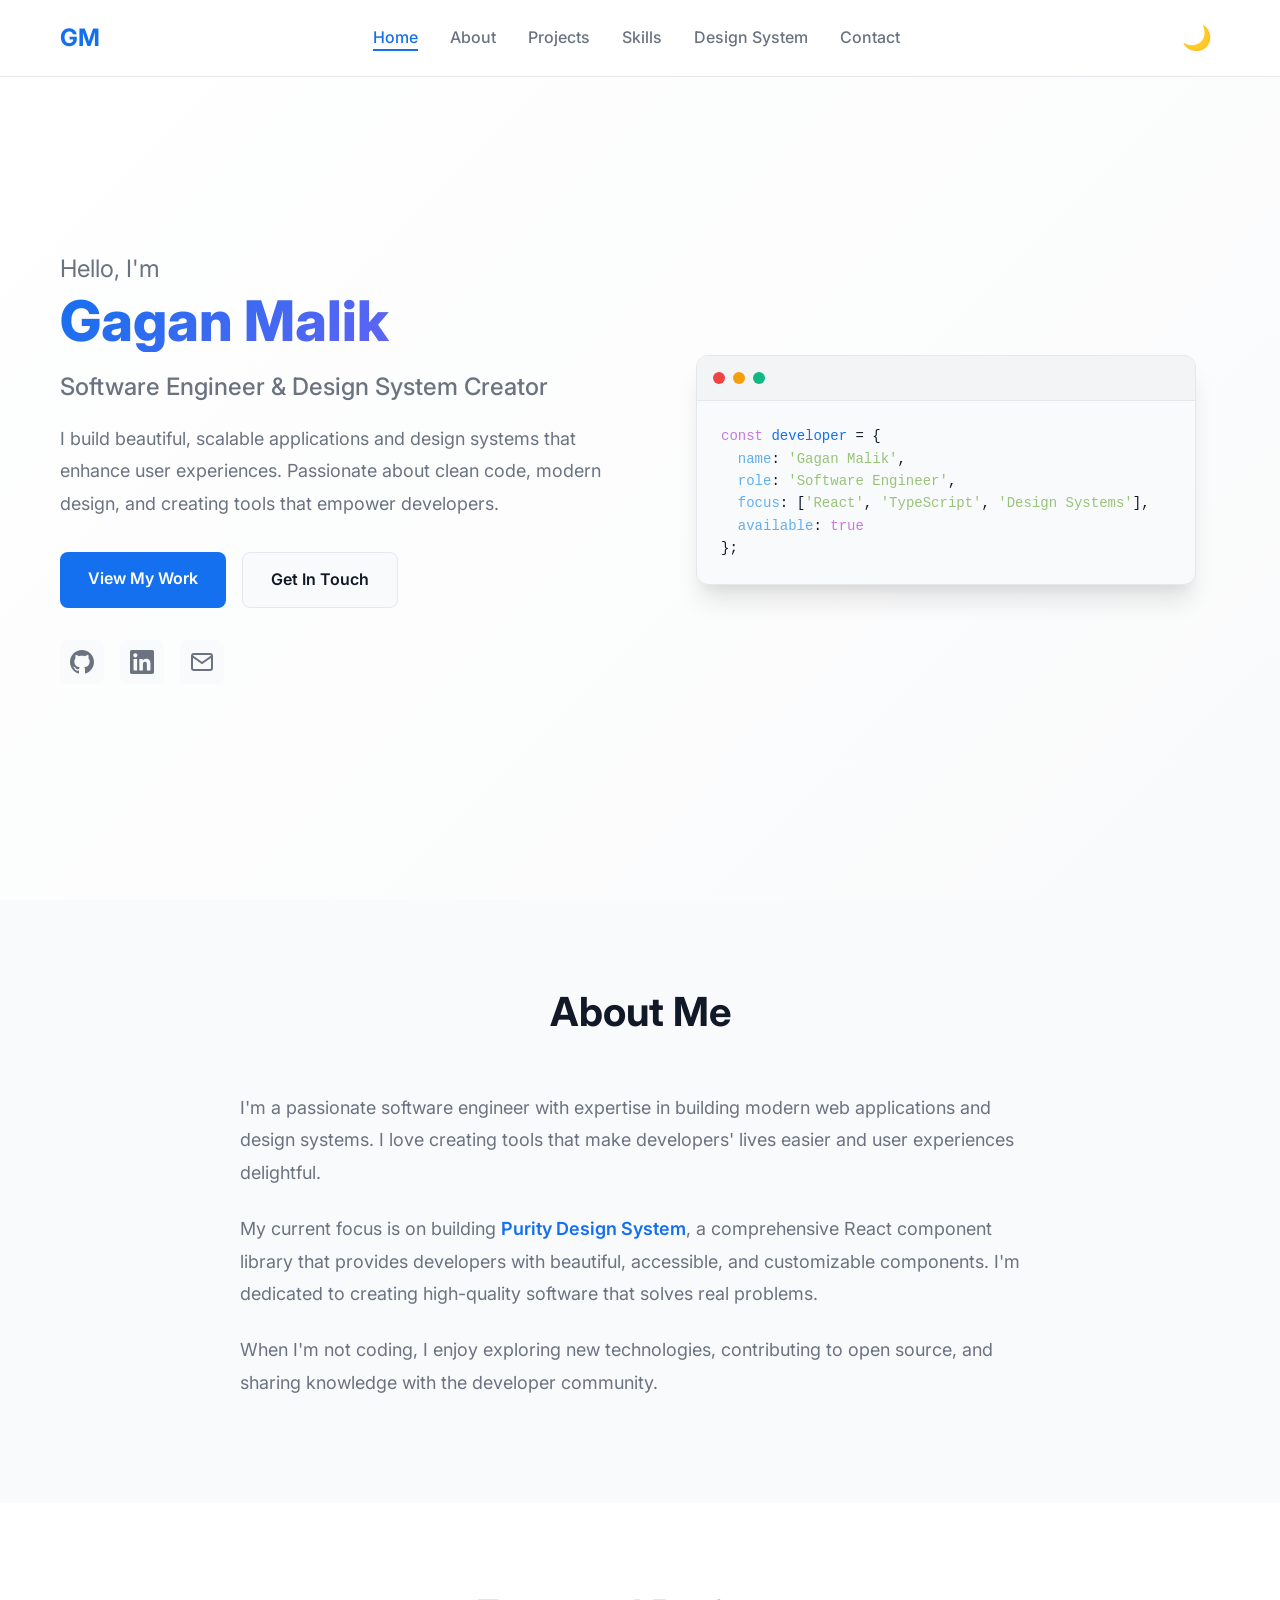
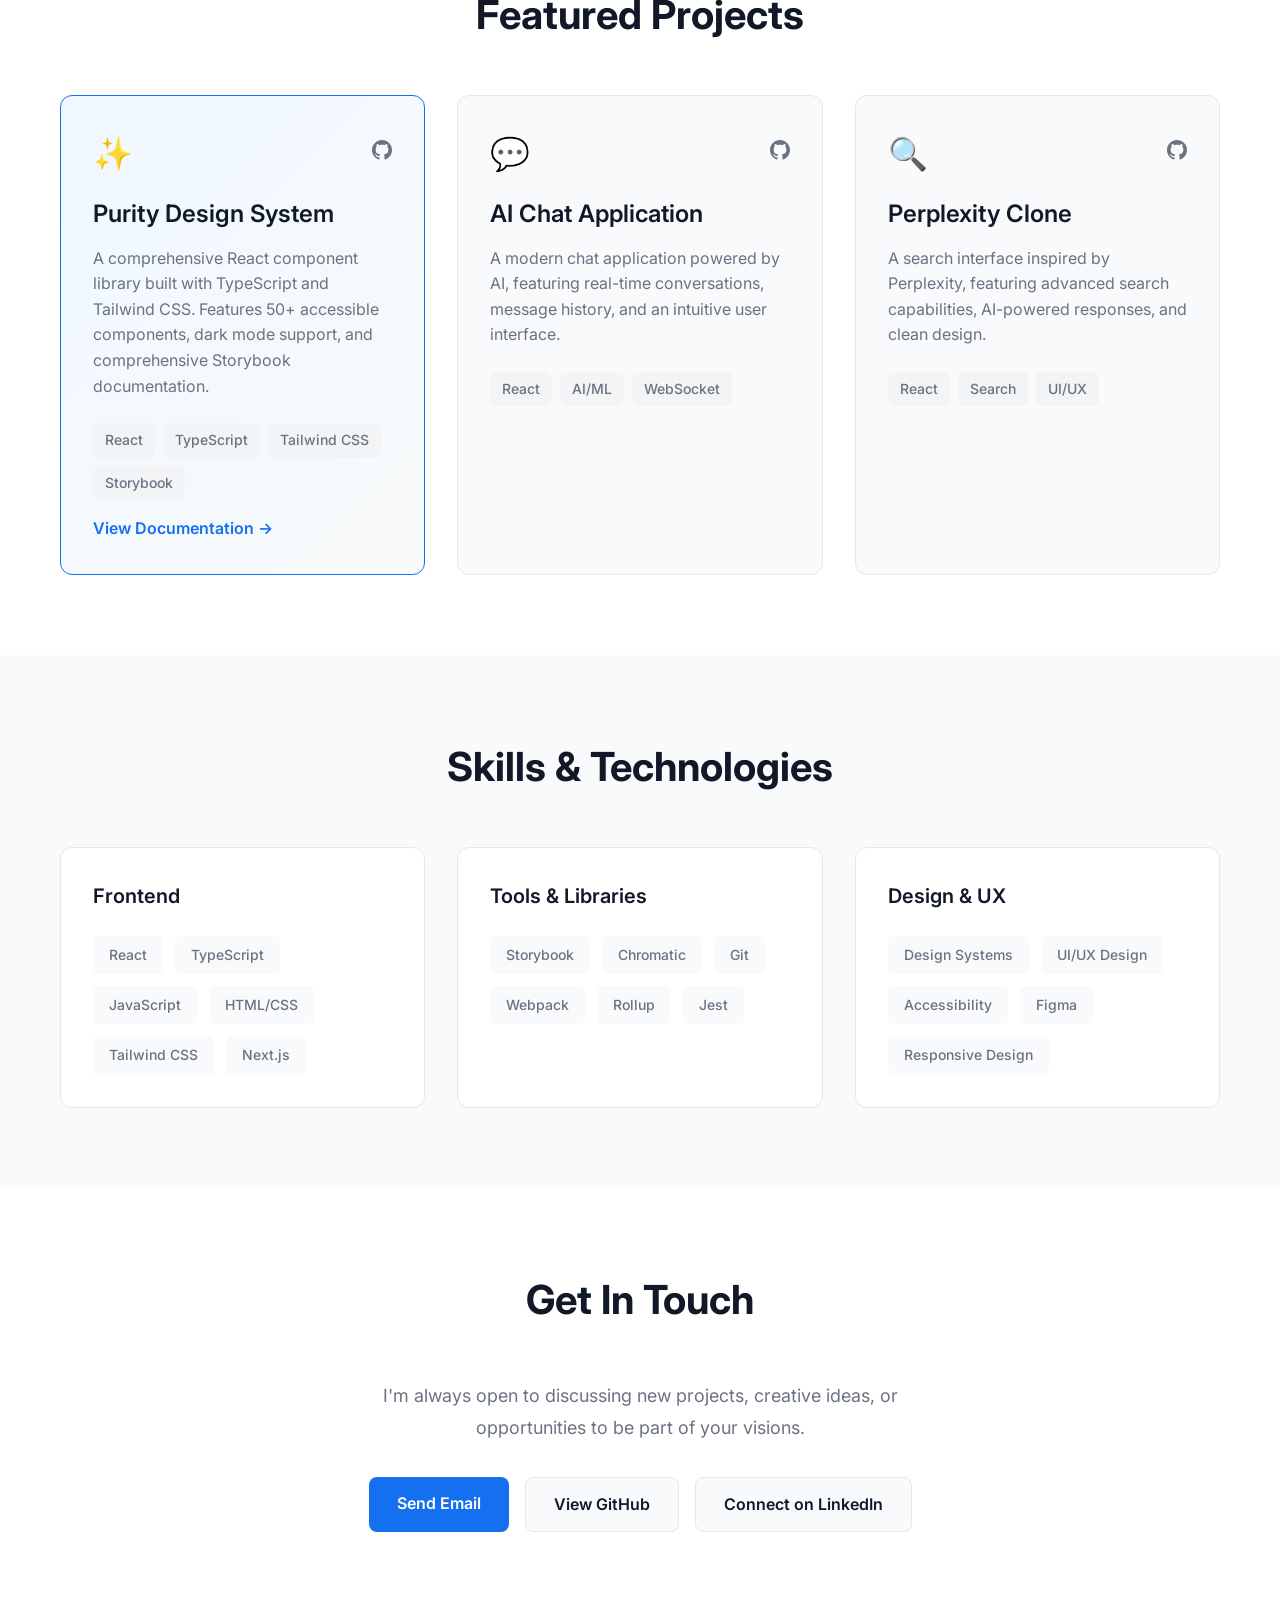
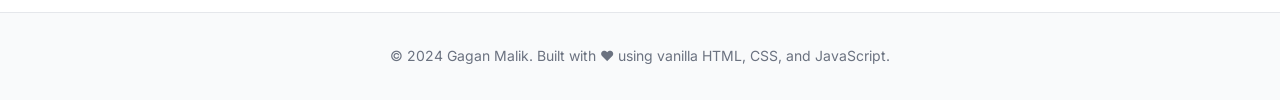
==== commit ea9b0012: "Add design system docs to subdirectory and update navigation - Copy Storybook documentation to /desi" ====
--- a/index.html
+++ b/index.html
@@ -24,6 +24,7 @@
                     <li><a href="#about">About</a></li>
                     <li><a href="#projects">Projects</a></li>
                     <li><a href="#skills">Skills</a></li>
+                    <li><a href="/design-system/" target="_blank">Design System</a></li>
                     <li><a href="#contact">Contact</a></li>
                 </ul>
                 <button class="theme-toggle" id="themeToggle" aria-label="Toggle theme">
@@ -69,7 +70,7 @@
                                 <path d="M20.447 20.452h-3.554v-5.569c0-1.328-.027-3.037-1.852-3.037-1.853 0-2.136 1.445-2.136 2.939v5.667H9.351V9h3.414v1.561h.046c.477-.9 1.637-1.85 3.37-1.85 3.601 0 4.267 2.37 4.267 5.455v6.286zM5.337 7.433c-1.144 0-2.063-.926-2.063-2.065 0-1.138.92-2.063 2.063-2.063 1.14 0 2.064.925 2.064 2.063 0 1.139-.925 2.065-2.064 2.065zm1.782 13.019H3.555V9h3.564v11.452zM22.225 0H1.771C.792 0 0 .774 0 1.729v20.542C0 23.227.792 24 1.771 24h20.451C23.2 24 24 23.227 24 22.271V1.729C24 .774 23.2 0 22.222 0h.003z"/>
                             </svg>
                         </a>
-                        <a href="mailto:gaganmalik@example.com" aria-label="Email">
+                        <a href="mailto:contact@gaganmalik.co.uk" aria-label="Email">
                             <svg width="24" height="24" viewBox="0 0 24 24" fill="none" stroke="currentColor" stroke-width="2">
                                 <path d="M4 4h16c1.1 0 2 .9 2 2v12c0 1.1-.9 2-2 2H4c-1.1 0-2-.9-2-2V6c0-1.1.9-2 2-2z"/>
                                 <polyline points="22,6 12,13 2,6"/>
@@ -153,7 +154,7 @@
                         <span class="tech-tag">Tailwind CSS</span>
                         <span class="tech-tag">Storybook</span>
                     </div>
-                    <a href="https://gagan-malik.github.io/purity-design-system/" target="_blank" rel="noopener noreferrer" class="project-link">
+                    <a href="/design-system/" class="project-link">
                         View Documentation →
                     </a>
                 </div>
@@ -257,7 +258,7 @@
                     I'm always open to discussing new projects, creative ideas, or opportunities to be part of your visions.
                 </p>
                 <div class="contact-buttons">
-                    <a href="mailto:gaganmalik@example.com" class="btn btn-primary">
+                    <a href="mailto:contact@gaganmalik.co.uk" class="btn btn-primary">
                         Send Email
                     </a>
                     <a href="https://github.com/gagan-malik" target="_blank" rel="noopener noreferrer" class="btn btn-secondary">
